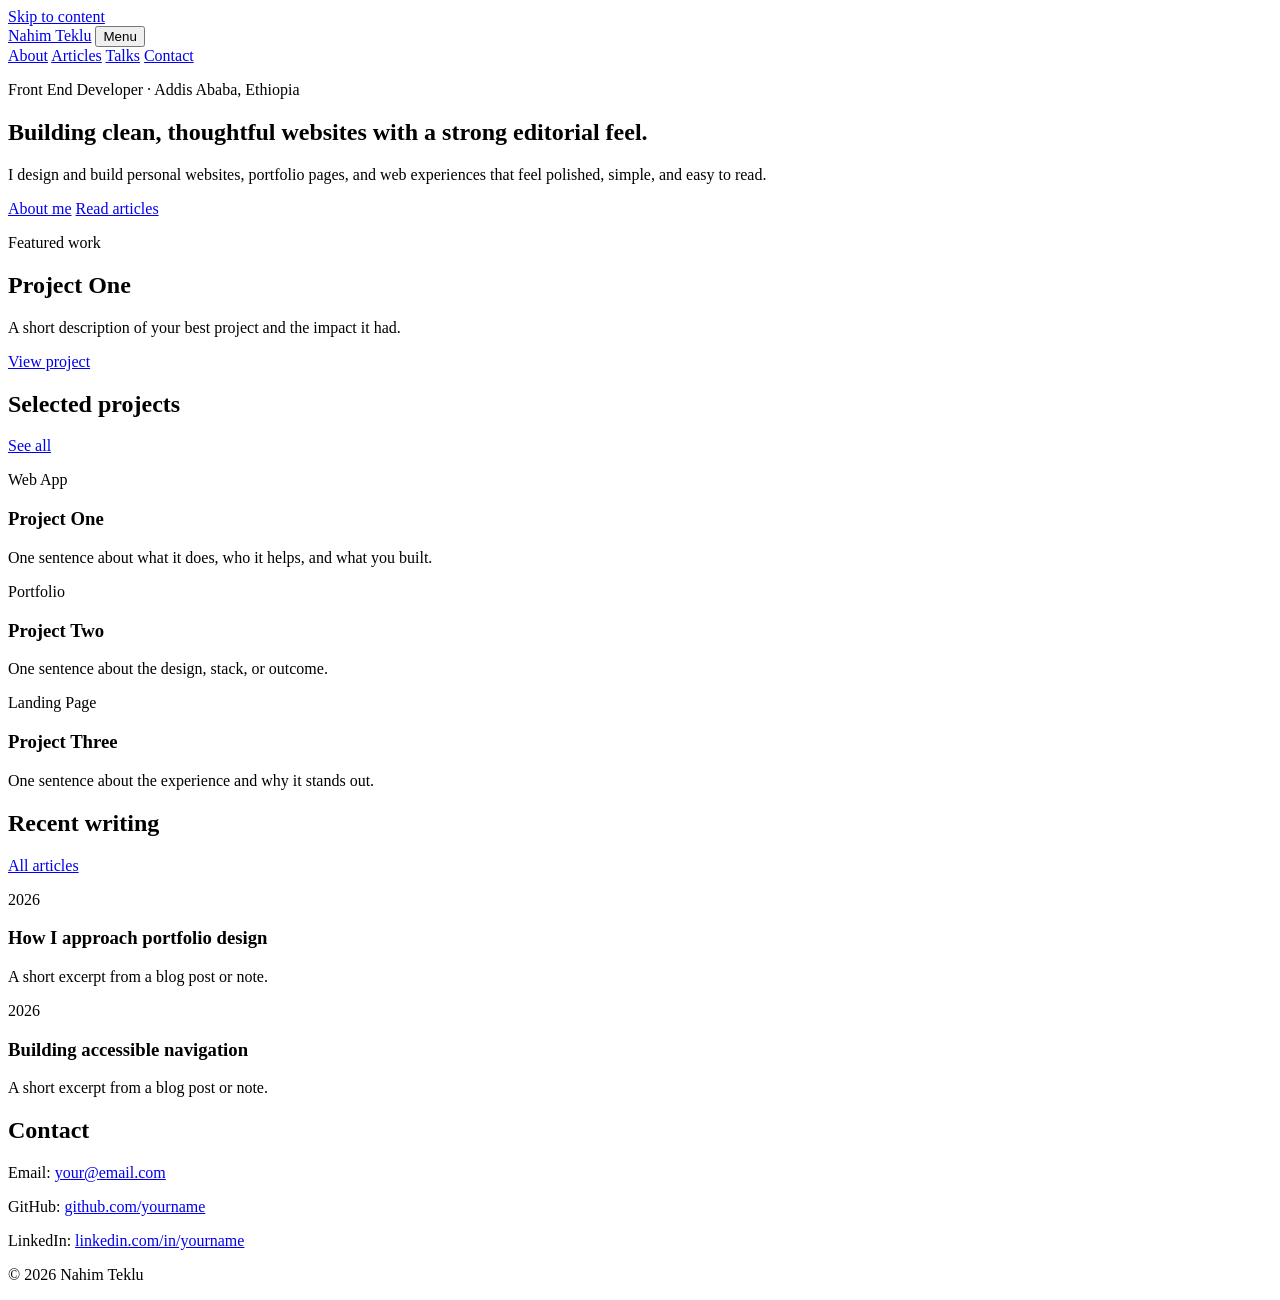
==== index.html @ 70bdb325 "Initial portfolio website commit" ====
<!doctype html>
<html lang="en">
<head>
  <meta charset="utf-8" />
  <meta name="viewport" content="width=device-width, initial-scale=1" />
  <meta name="description" content="Portfolio of Nahim Teklu" />
  <title>Nahim Teklu — Portfolio</title>
  <link rel="stylesheet" href="styles.css" />
</head>
<body>
  <a class="skip-link" href="#content">Skip to content</a>

  <header class="site-header">
    <div class="container header-inner">
      <a class="brand" href="index.html">Nahim Teklu</a>

      <button class="nav-toggle" aria-expanded="false" aria-controls="site-nav">
        Menu
      </button>

      <nav id="site-nav" class="site-nav" aria-label="Primary">
        <a href="about.html">About</a>
        <a href="articles.html">Articles</a>
        <a href="talks.html">Talks</a>
        <a href="#contact">Contact</a>
      </nav>
    </div>
  </header>

  <main id="content">
    <section class="hero">
      <div class="container hero-grid">
        <div>
          <p class="eyebrow">Front End Developer · Addis Ababa, Ethiopia</p>
          <h1>Building clean, thoughtful websites with a strong editorial feel.</h1>
          <p class="lead">
            I design and build personal websites, portfolio pages, and web experiences
            that feel polished, simple, and easy to read.
          </p>
          <div class="hero-actions">
            <a class="button primary" href="about.html">About me</a>
            <a class="button secondary" href="articles.html">Read articles</a>
          </div>
        </div>

        <aside class="hero-card">
          <p class="card-label">Featured work</p>
          <h2>Project One</h2>
          <p>A short description of your best project and the impact it had.</p>
          <a href="#" class="text-link">View project</a>
        </aside>
      </div>
    </section>

    <section class="section">
      <div class="container">
        <div class="section-heading">
          <h2>Selected projects</h2>
          <a class="text-link" href="#">See all</a>
        </div>

        <div class="card-grid">
          <article class="project-card">
            <p class="card-label">Web App</p>
            <h3>Project One</h3>
            <p>One sentence about what it does, who it helps, and what you built.</p>
          </article>

          <article class="project-card">
            <p class="card-label">Portfolio</p>
            <h3>Project Two</h3>
            <p>One sentence about the design, stack, or outcome.</p>
          </article>

          <article class="project-card">
            <p class="card-label">Landing Page</p>
            <h3>Project Three</h3>
            <p>One sentence about the experience and why it stands out.</p>
          </article>
        </div>
      </div>
    </section>

    <section class="section muted">
      <div class="container">
        <div class="section-heading">
          <h2>Recent writing</h2>
          <a class="text-link" href="articles.html">All articles</a>
        </div>

        <div class="list-grid">
          <article class="list-item">
            <p class="meta">2026</p>
            <h3>How I approach portfolio design</h3>
            <p>A short excerpt from a blog post or note.</p>
          </article>

          <article class="list-item">
            <p class="meta">2026</p>
            <h3>Building accessible navigation</h3>
            <p>A short excerpt from a blog post or note.</p>
          </article>
        </div>
      </div>
    </section>

    <section id="contact" class="section">
      <div class="container contact-box">
        <h2>Contact</h2>
        <p>Email: <a href="mailto:your@email.com">your@email.com</a></p>
        <p>GitHub: <a href="#">github.com/yourname</a></p>
        <p>LinkedIn: <a href="#">linkedin.com/in/yourname</a></p>
      </div>
    </section>
  </main>

  <footer class="site-footer">
    <div class="container">
      <p>© 2026 Nahim Teklu</p>
    </div>
  </footer>

  <script src="script.js"></script>
</body>
</html>
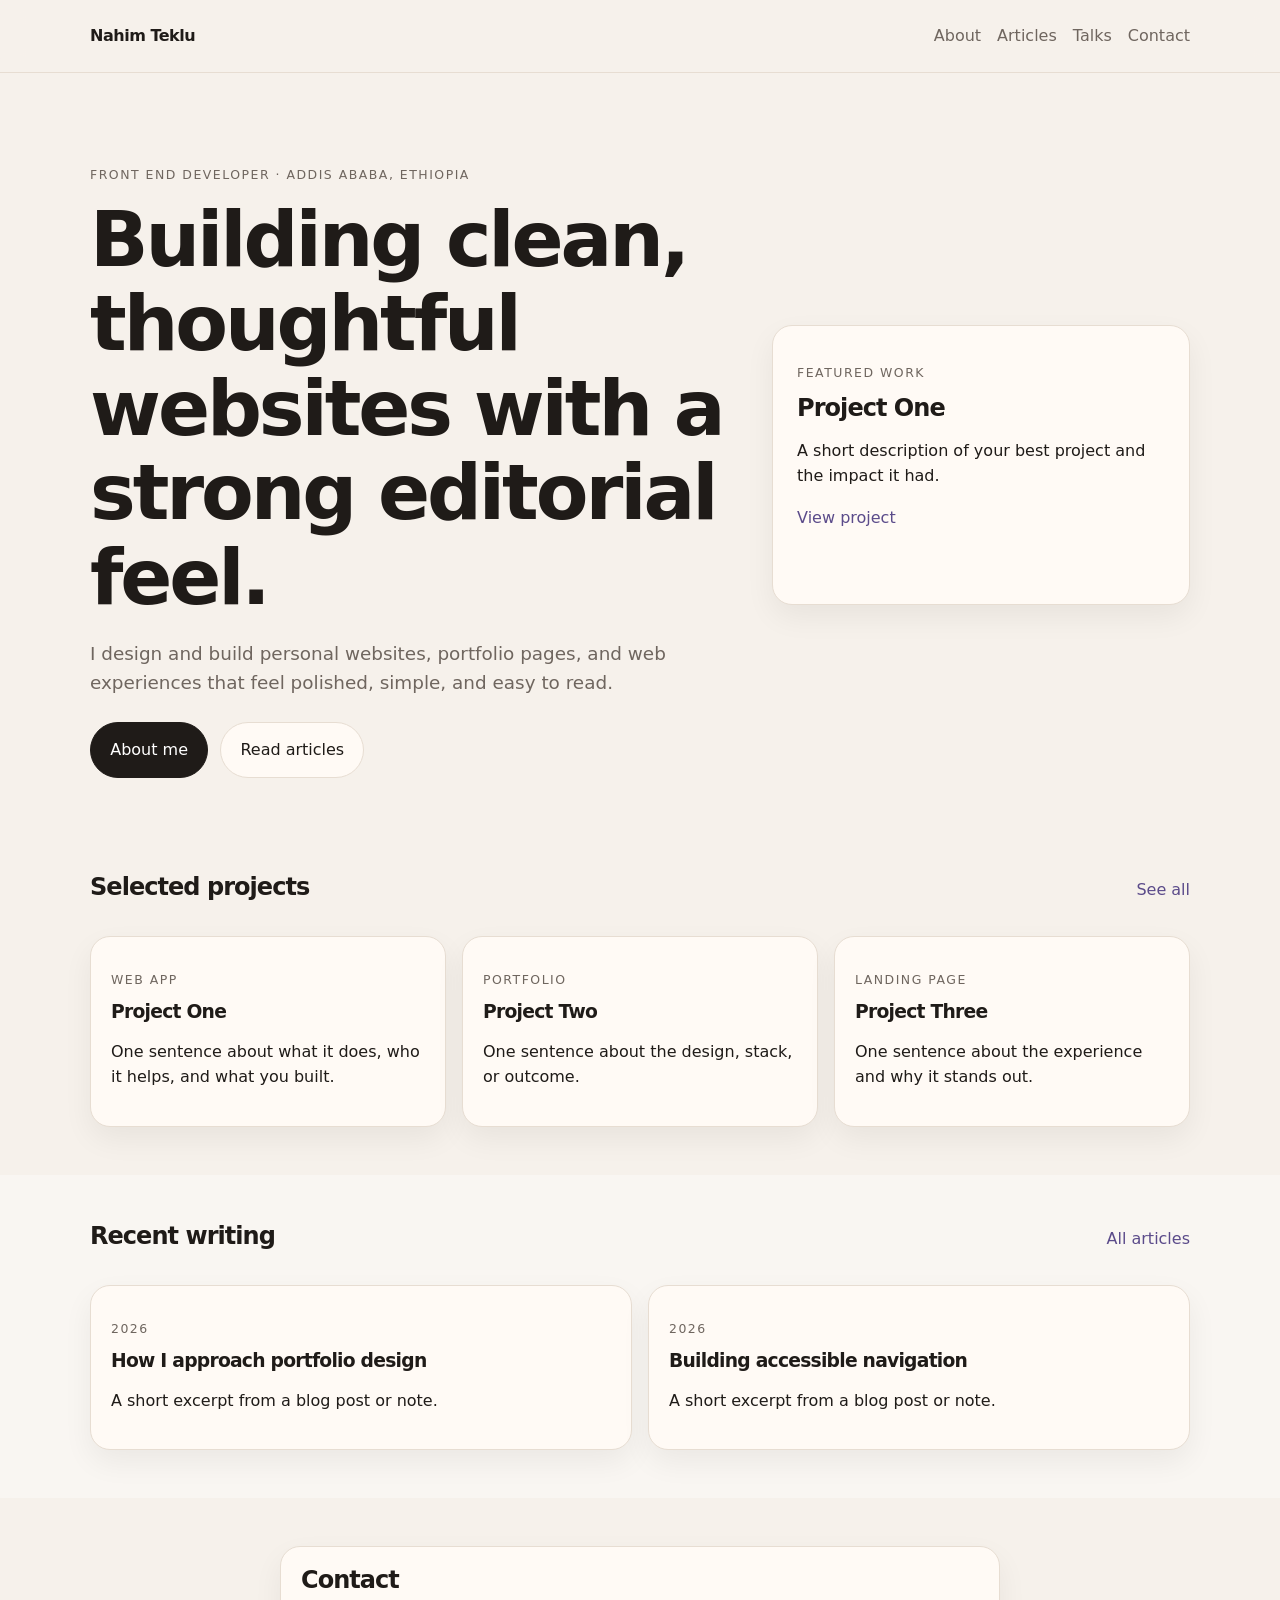
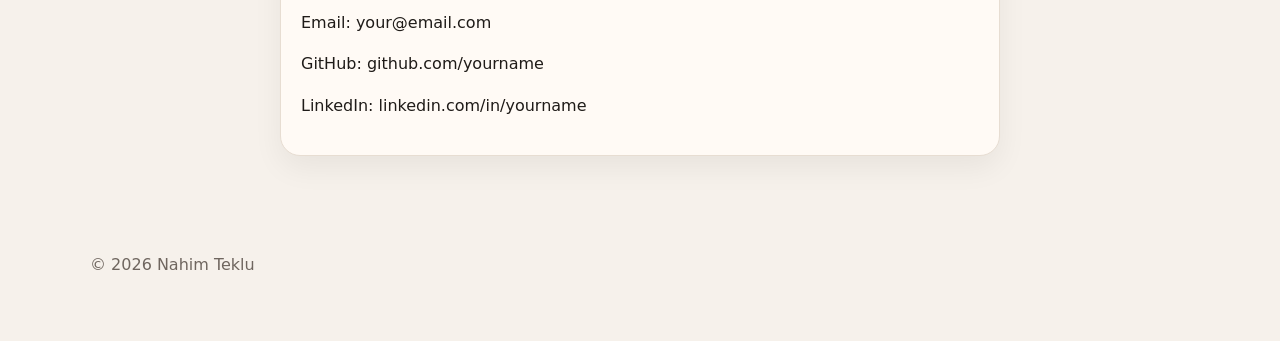
==== commit 35759d34: "updated portfolio layout" ====
--- a/index.html
+++ b/index.html
@@ -5,7 +5,7 @@
   <meta name="viewport" content="width=device-width, initial-scale=1" />
   <meta name="description" content="Portfolio of Nahim Teklu" />
   <title>Nahim Teklu — Portfolio</title>
-  <link rel="stylesheet" href="styles.css" />
+  <link rel="stylesheet" href="css/styles.css" />
 </head>
 <body>
   <a class="skip-link" href="#content">Skip to content</a>
--- a/css/styles.css
+++ b/css/styles.css
@@ -0,0 +1,233 @@
+:root {
+    --bg: #f6f1eb;
+    --surface: #fffaf5;
+    --text: #1f1b18;
+    --muted: #6f665f;
+    --line: #e7ddd2;
+    --accent: #5b4b8a;
+    --accent-2: #efe7ff;
+    --shadow: 0 12px 30px rgba(0,0,0,.06);
+    --radius: 20px;
+    --container: 1100px;
+  }
+  
+  * { box-sizing: border-box; }
+  
+  html { scroll-behavior: smooth; }
+  
+  body {
+    margin: 0;
+    font-family: Inter, system-ui, -apple-system, BlinkMacSystemFont, "Segoe UI", sans-serif;
+    background: var(--bg);
+    color: var(--text);
+    line-height: 1.6;
+  }
+  
+  a { color: inherit; text-decoration: none; }
+  
+  .container {
+    width: min(calc(100% - 2rem), var(--container));
+    margin: 0 auto;
+  }
+  
+  .skip-link {
+    position: absolute;
+    left: -999px;
+    top: 1rem;
+    background: #000;
+    color: #fff;
+    padding: .75rem 1rem;
+    border-radius: .5rem;
+  }
+  
+  .skip-link:focus { left: 1rem; z-index: 10; }
+  
+  .site-header {
+    position: sticky;
+    top: 0;
+    background: rgba(246,241,235,.88);
+    backdrop-filter: blur(12px);
+    border-bottom: 1px solid var(--line);
+    z-index: 20;
+  }
+  
+  .header-inner {
+    min-height: 72px;
+    display: flex;
+    align-items: center;
+    justify-content: space-between;
+    gap: 1rem;
+  }
+  
+  .brand {
+    font-weight: 700;
+    letter-spacing: -0.03em;
+  }
+  
+  .site-nav {
+    display: flex;
+    gap: 1rem;
+    flex-wrap: wrap;
+  }
+  
+  .site-nav a {
+    color: var(--muted);
+  }
+  
+  .site-nav a[aria-current="page"] {
+    color: var(--text);
+  }
+  
+  .nav-toggle {
+    display: none;
+    border: 1px solid var(--line);
+    background: var(--surface);
+    padding: .6rem .9rem;
+    border-radius: 999px;
+  }
+  
+  .hero {
+    padding: 5rem 0 3rem;
+  }
+  
+  .hero-grid {
+    display: grid;
+    grid-template-columns: 1.4fr .9fr;
+    gap: 2rem;
+    align-items: center;
+  }
+  
+  .eyebrow, .card-label, .meta {
+    text-transform: uppercase;
+    letter-spacing: .12em;
+    font-size: .78rem;
+    color: var(--muted);
+  }
+  
+  h1, h2, h3 {
+    line-height: 1.1;
+    letter-spacing: -0.04em;
+    margin: 0 0 1rem;
+  }
+  
+  h1 { font-size: clamp(2.8rem, 6vw, 5.5rem); }
+  
+  .lead {
+    font-size: 1.15rem;
+    max-width: 60ch;
+    color: var(--muted);
+  }
+  
+  .hero-actions {
+    display: flex;
+    gap: .75rem;
+    flex-wrap: wrap;
+    margin-top: 1.5rem;
+  }
+  
+  .button {
+    display: inline-flex;
+    align-items: center;
+    justify-content: center;
+    padding: .9rem 1.2rem;
+    border-radius: 999px;
+    border: 1px solid var(--line);
+  }
+  
+  .primary {
+    background: var(--text);
+    color: #fff;
+    border-color: var(--text);
+  }
+  
+  .secondary {
+    background: var(--surface);
+  }
+  
+  .hero-card, .project-card, .contact-box, .list-item {
+    background: var(--surface);
+    border: 1px solid var(--line);
+    border-radius: var(--radius);
+    box-shadow: var(--shadow);
+  }
+  
+  .hero-card {
+    padding: 1.5rem;
+    min-height: 280px;
+  }
+  
+  .section {
+    padding: 3rem 0;
+  }
+  
+  .muted {
+    background: rgba(255,255,255,.35);
+  }
+  
+  .section-heading {
+    display: flex;
+    justify-content: space-between;
+    align-items: baseline;
+    gap: 1rem;
+    margin-bottom: 1.25rem;
+  }
+  
+  .card-grid, .list-grid {
+    display: grid;
+    gap: 1rem;
+  }
+  
+  .card-grid {
+    grid-template-columns: repeat(3, 1fr);
+  }
+  
+  .project-card, .list-item, .contact-box {
+    padding: 1.25rem;
+  }
+  
+  .list-grid {
+    grid-template-columns: repeat(2, 1fr);
+  }
+  
+  .text-link {
+    color: var(--accent);
+  }
+  
+  .contact-box {
+    max-width: 720px;
+  }
+  
+  .prose {
+    max-width: 760px;
+  }
+  
+  .prose ul {
+    padding-left: 1.2rem;
+  }
+  
+  .site-footer {
+    padding: 2rem 0 3rem;
+    color: var(--muted);
+  }
+  
+  @media (max-width: 860px) {
+    .hero-grid, .card-grid, .list-grid {
+      grid-template-columns: 1fr;
+    }
+  
+    .nav-toggle { display: inline-flex; }
+  
+    .site-nav {
+      display: none;
+    }
+  
+    .site-nav.is-open {
+      display: flex;
+      width: 100%;
+      padding: 1rem 0;
+    }
+  
+    .header-inner {
+      flex-wrap: wrap;
+    }
+  }
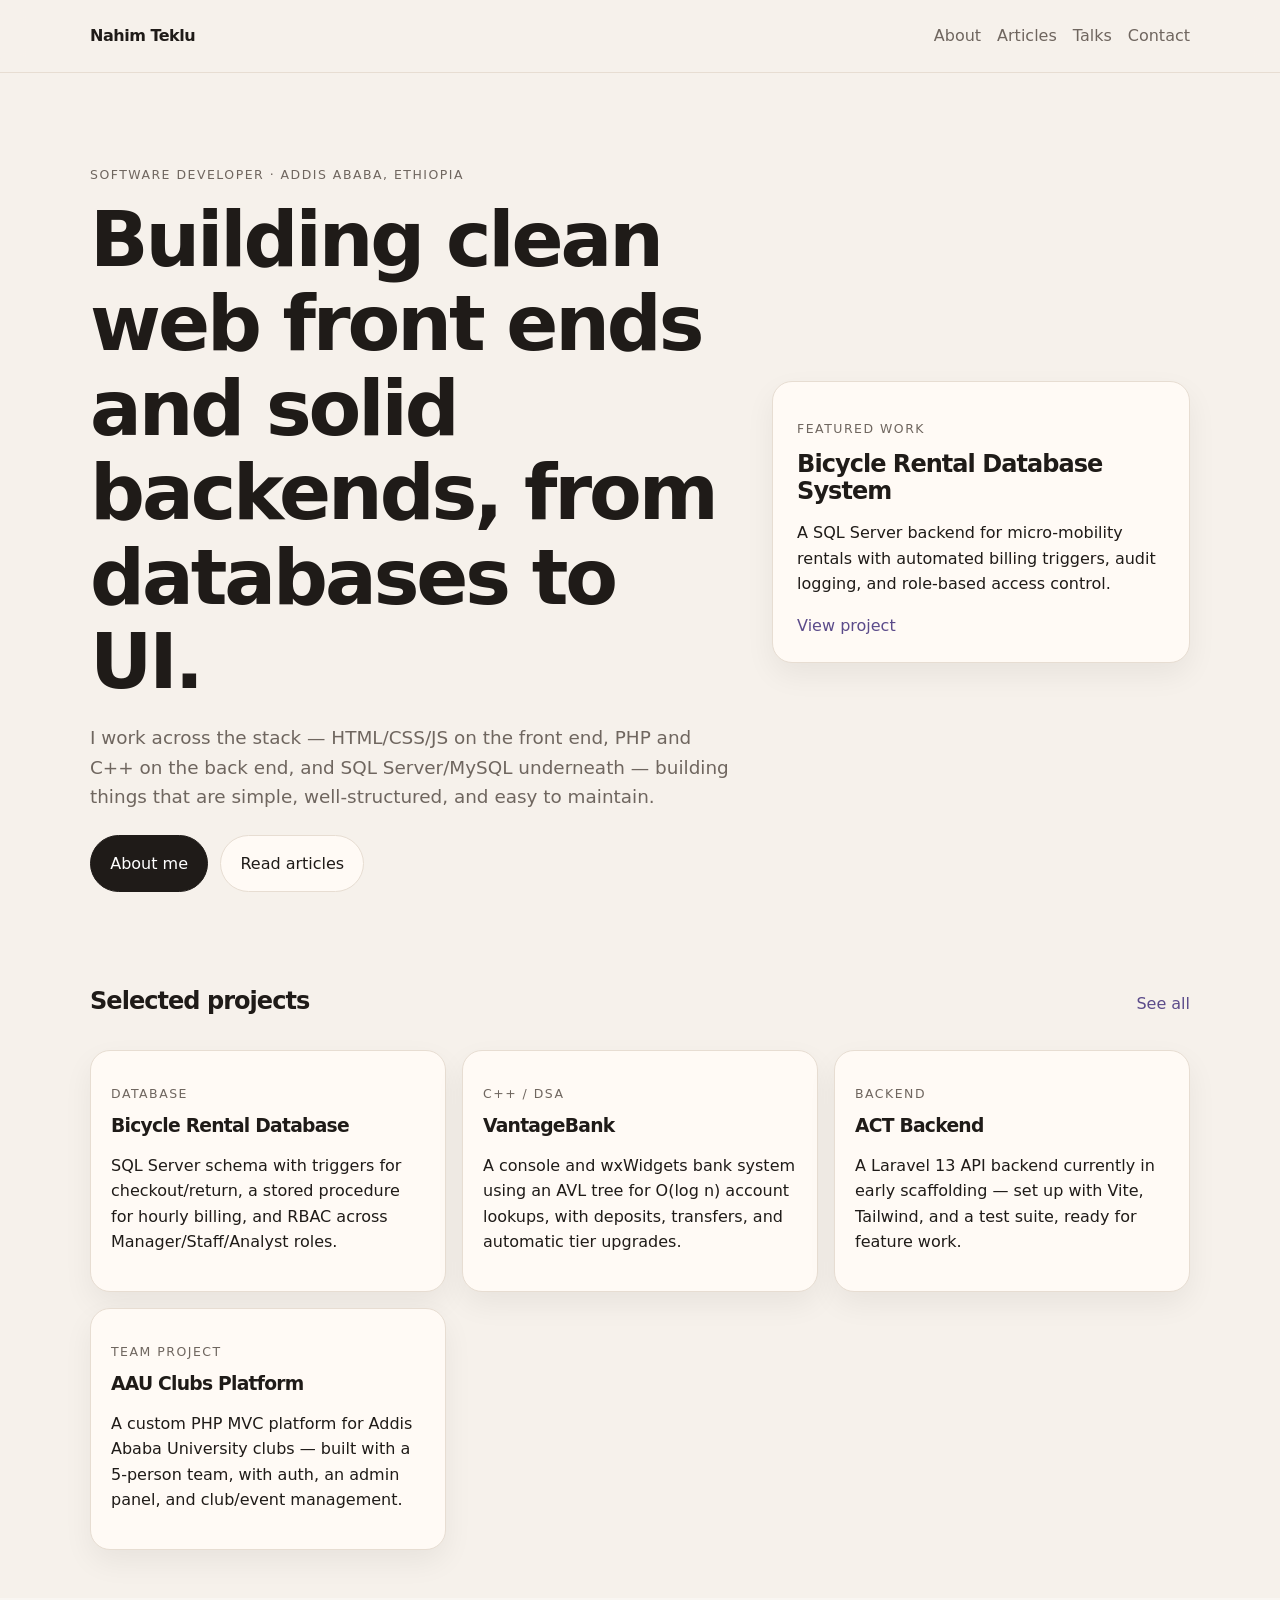
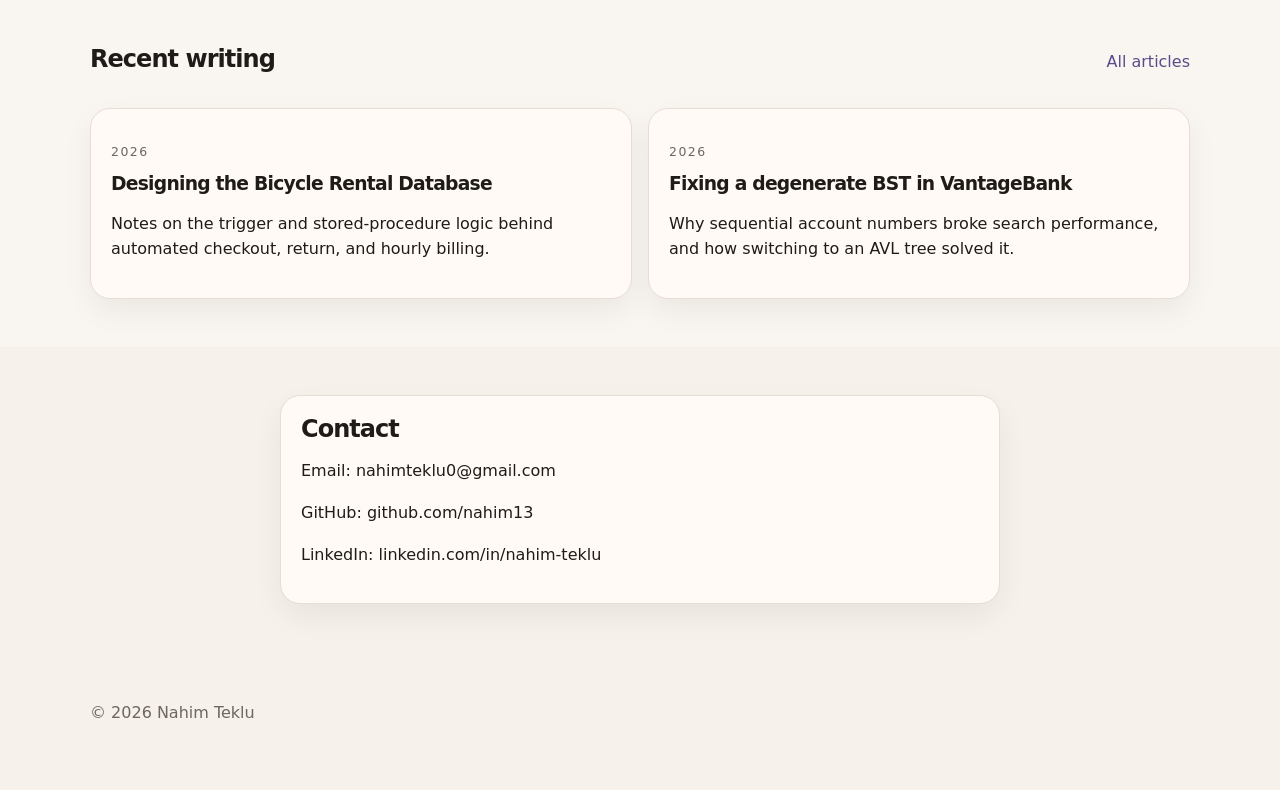
==== commit 87daf8cb: "Add files via upload" ====
--- a/index.html
+++ b/index.html
@@ -31,11 +31,12 @@
     <section class="hero">
       <div class="container hero-grid">
         <div>
-          <p class="eyebrow">Front End Developer · Addis Ababa, Ethiopia</p>
-          <h1>Building clean, thoughtful websites with a strong editorial feel.</h1>
+          <p class="eyebrow">Software Developer · Addis Ababa, Ethiopia</p>
+          <h1>Building clean web front ends and solid backends, from databases to UI.</h1>
           <p class="lead">
-            I design and build personal websites, portfolio pages, and web experiences
-            that feel polished, simple, and easy to read.
+            I work across the stack — HTML/CSS/JS on the front end, PHP and C++ on the
+            back end, and SQL Server/MySQL underneath — building things that are simple,
+            well-structured, and easy to maintain.
           </p>
           <div class="hero-actions">
             <a class="button primary" href="about.html">About me</a>
@@ -45,9 +46,9 @@
 
         <aside class="hero-card">
           <p class="card-label">Featured work</p>
-          <h2>Project One</h2>
-          <p>A short description of your best project and the impact it had.</p>
-          <a href="#" class="text-link">View project</a>
+          <h2>Bicycle Rental Database System</h2>
+          <p>A SQL Server backend for micro-mobility rentals with automated billing triggers, audit logging, and role-based access control.</p>
+          <a href="https://github.com/nahim13/bike-rental-db" class="text-link">View project</a>
         </aside>
       </div>
     </section>
@@ -56,26 +57,32 @@
       <div class="container">
         <div class="section-heading">
           <h2>Selected projects</h2>
-          <a class="text-link" href="#">See all</a>
+          <a class="text-link" href="https://github.com/nahim13">See all</a>
         </div>
 
         <div class="card-grid">
           <article class="project-card">
-            <p class="card-label">Web App</p>
-            <h3>Project One</h3>
-            <p>One sentence about what it does, who it helps, and what you built.</p>
+            <p class="card-label">Database</p>
+            <h3>Bicycle Rental Database</h3>
+            <p>SQL Server schema with triggers for checkout/return, a stored procedure for hourly billing, and RBAC across Manager/Staff/Analyst roles.</p>
           </article>
 
           <article class="project-card">
-            <p class="card-label">Portfolio</p>
-            <h3>Project Two</h3>
-            <p>One sentence about the design, stack, or outcome.</p>
+            <p class="card-label">C++ / DSA</p>
+            <h3>VantageBank</h3>
+            <p>A console and wxWidgets bank system using an AVL tree for O(log n) account lookups, with deposits, transfers, and automatic tier upgrades.</p>
           </article>
 
           <article class="project-card">
-            <p class="card-label">Landing Page</p>
-            <h3>Project Three</h3>
-            <p>One sentence about the experience and why it stands out.</p>
+            <p class="card-label">Backend</p>
+            <h3>ACT Backend</h3>
+            <p>A Laravel 13 API backend currently in early scaffolding — set up with Vite, Tailwind, and a test suite, ready for feature work.</p>
+          </article>
+
+          <article class="project-card">
+            <p class="card-label">Team Project</p>
+            <h3>AAU Clubs Platform</h3>
+            <p>A custom PHP MVC platform for Addis Ababa University clubs — built with a 5-person team, with auth, an admin panel, and club/event management.</p>
           </article>
         </div>
       </div>
@@ -91,14 +98,14 @@
         <div class="list-grid">
           <article class="list-item">
             <p class="meta">2026</p>
-            <h3>How I approach portfolio design</h3>
-            <p>A short excerpt from a blog post or note.</p>
+            <h3>Designing the Bicycle Rental Database</h3>
+            <p>Notes on the trigger and stored-procedure logic behind automated checkout, return, and hourly billing.</p>
           </article>
 
           <article class="list-item">
             <p class="meta">2026</p>
-            <h3>Building accessible navigation</h3>
-            <p>A short excerpt from a blog post or note.</p>
+            <h3>Fixing a degenerate BST in VantageBank</h3>
+            <p>Why sequential account numbers broke search performance, and how switching to an AVL tree solved it.</p>
           </article>
         </div>
       </div>
@@ -107,9 +114,9 @@
     <section id="contact" class="section">
       <div class="container contact-box">
         <h2>Contact</h2>
-        <p>Email: <a href="mailto:your@email.com">your@email.com</a></p>
-        <p>GitHub: <a href="#">github.com/yourname</a></p>
-        <p>LinkedIn: <a href="#">linkedin.com/in/yourname</a></p>
+        <p>Email: <a href="mailto:nahimteklu0@gmail.com">nahimteklu0@gmail.com</a></p>
+        <p>GitHub: <a href="https://github.com/nahim13">github.com/nahim13</a></p>
+        <p>LinkedIn: <a href="https://linkedin.com/in/nahim-teklu-20874724b">linkedin.com/in/nahim-teklu</a></p>
       </div>
     </section>
   </main>
@@ -120,6 +127,6 @@
     </div>
   </footer>
 
-  <script src="script.js"></script>
+  <script src="javascript/script.js"></script>
 </body>
 </html>
